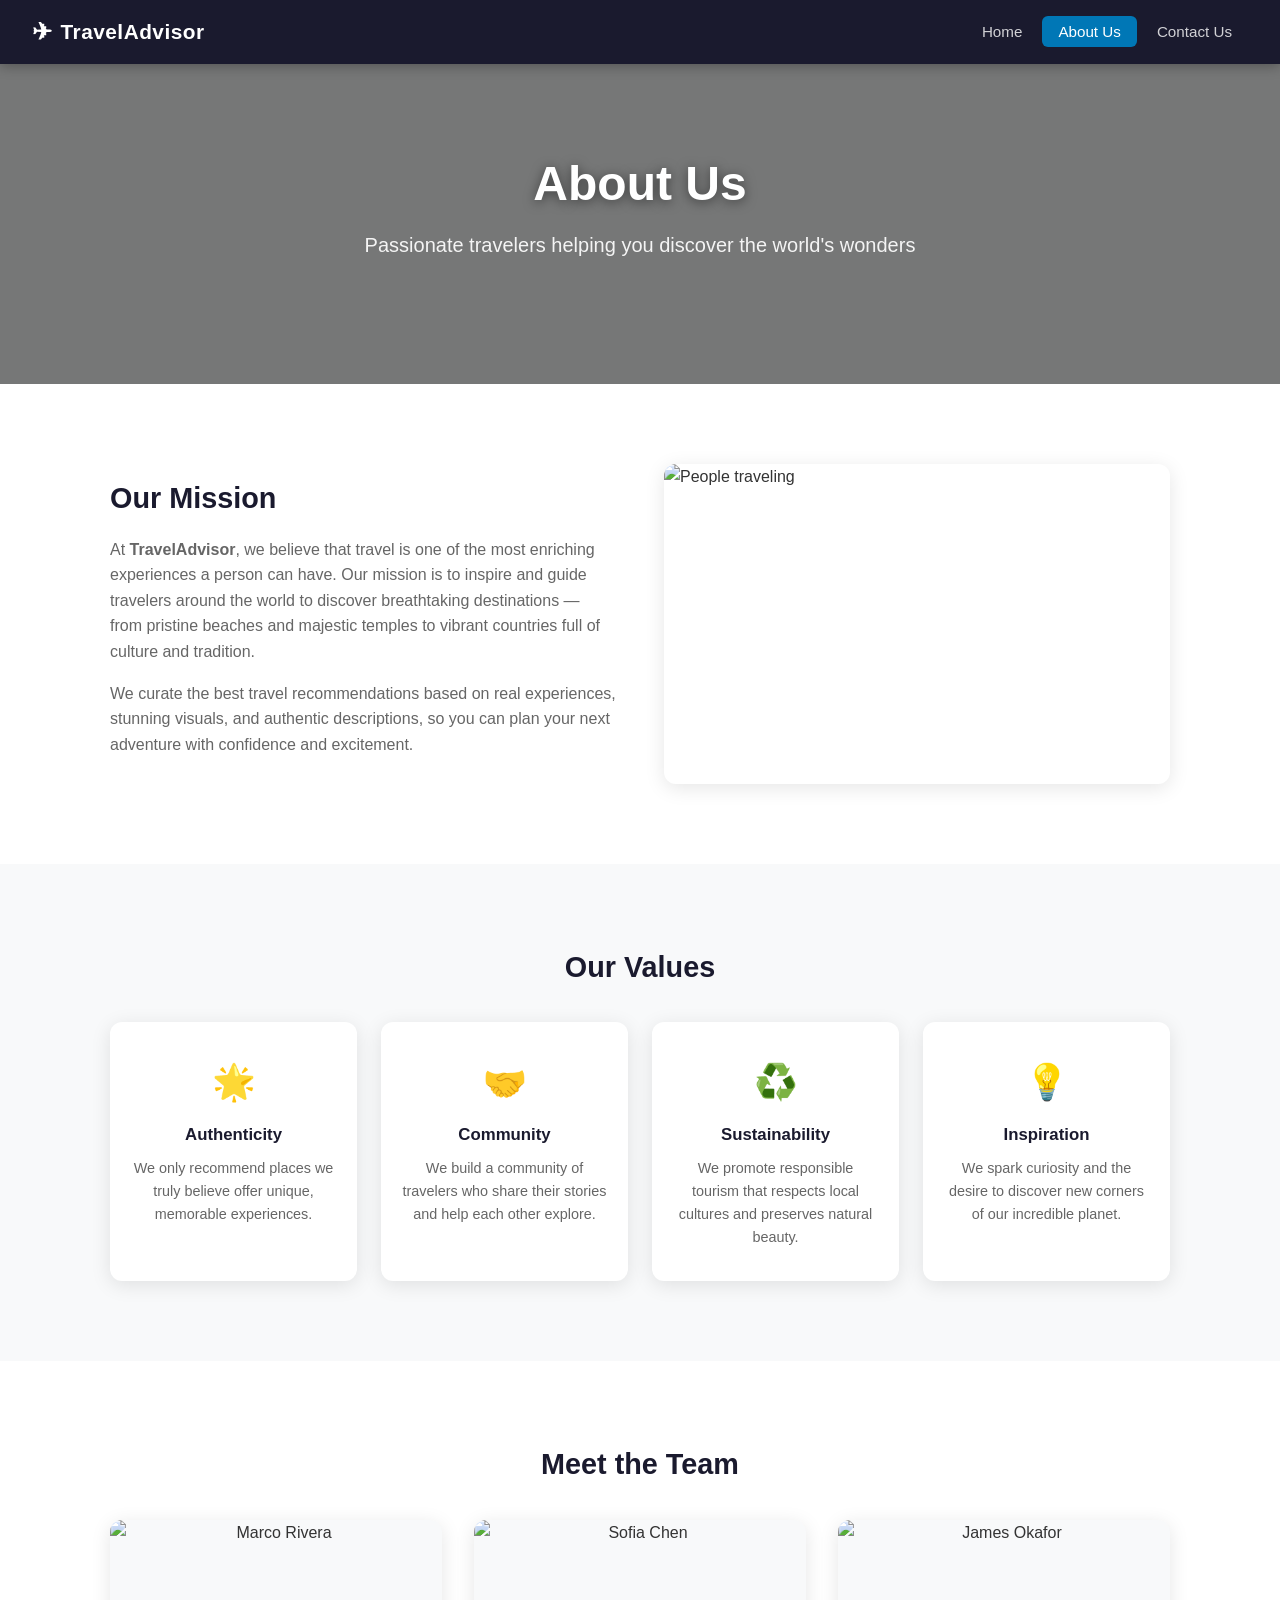
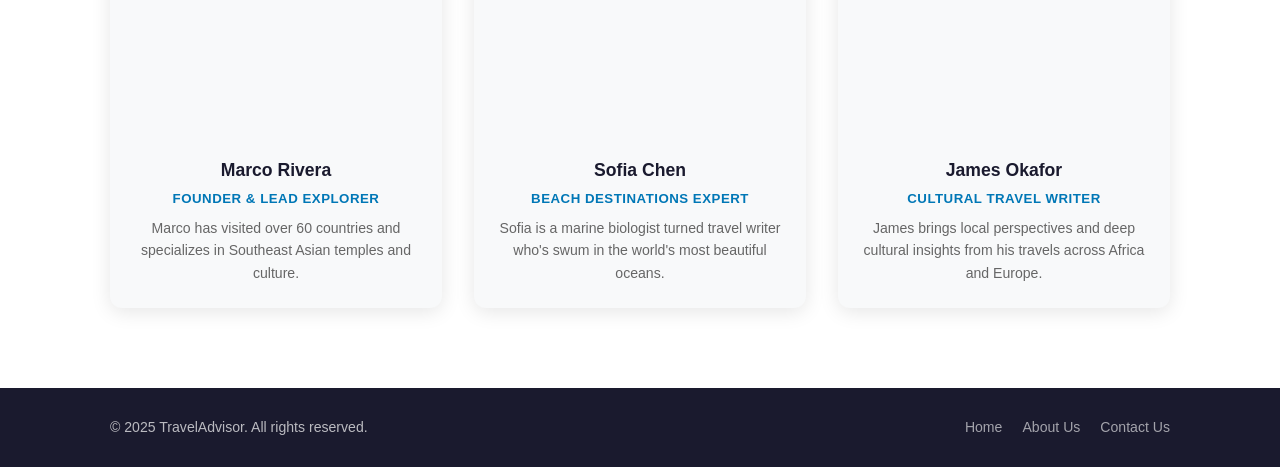
==== about.html @ 8dea86bb "feat: complete Travel Recommendation Web Application - index.html: Home page with hero section, sear" ====
<!doctype html>
<html lang="en">
  <head>
    <meta charset="UTF-8" />
    <meta name="viewport" content="width=device-width, initial-scale=1.0" />
    <title>About Us – TravelAdvisor</title>
    <link rel="stylesheet" href="style.css" />
  </head>
  <body>
    <!-- ===== NAVBAR ===== -->
    <nav class="navbar">
      <div class="nav-brand">
        <span class="brand-icon">✈</span>
        <span class="brand-text">TravelAdvisor</span>
      </div>
      <ul class="nav-links">
        <li><a href="index.html">Home</a></li>
        <li><a href="about.html" class="active">About Us</a></li>
        <li><a href="contact.html">Contact Us</a></li>
      </ul>
      <button class="nav-toggle" aria-label="Toggle menu">&#9776;</button>
    </nav>

    <!-- ===== PAGE HEADER ===== -->
    <header class="page-hero">
      <div class="hero-overlay"></div>
      <div class="hero-content">
        <h1>About Us</h1>
        <p>Passionate travelers helping you discover the world's wonders</p>
      </div>
    </header>

    <!-- ===== MISSION ===== -->
    <section class="about-section">
      <div class="container">
        <div class="about-intro">
          <div class="about-text">
            <h2>Our Mission</h2>
            <p>
              At <strong>TravelAdvisor</strong>, we believe that travel is one
              of the most enriching experiences a person can have. Our mission
              is to inspire and guide travelers around the world to discover
              breathtaking destinations — from pristine beaches and majestic
              temples to vibrant countries full of culture and tradition.
            </p>
            <p>
              We curate the best travel recommendations based on real
              experiences, stunning visuals, and authentic descriptions, so you
              can plan your next adventure with confidence and excitement.
            </p>
          </div>
          <div class="about-image">
            <img
              src="https://images.unsplash.com/photo-1469854523086-cc02fe5d8800?w=600&q=80"
              alt="People traveling"
              loading="lazy"
            />
          </div>
        </div>
      </div>
    </section>

    <!-- ===== VALUES ===== -->
    <section class="values-section">
      <div class="container">
        <h2 class="section-title">Our Values</h2>
        <div class="values-grid">
          <div class="value-card">
            <div class="value-icon">🌟</div>
            <h3>Authenticity</h3>
            <p>
              We only recommend places we truly believe offer unique, memorable
              experiences.
            </p>
          </div>
          <div class="value-card">
            <div class="value-icon">🤝</div>
            <h3>Community</h3>
            <p>
              We build a community of travelers who share their stories and help
              each other explore.
            </p>
          </div>
          <div class="value-card">
            <div class="value-icon">♻️</div>
            <h3>Sustainability</h3>
            <p>
              We promote responsible tourism that respects local cultures and
              preserves natural beauty.
            </p>
          </div>
          <div class="value-card">
            <div class="value-icon">💡</div>
            <h3>Inspiration</h3>
            <p>
              We spark curiosity and the desire to discover new corners of our
              incredible planet.
            </p>
          </div>
        </div>
      </div>
    </section>

    <!-- ===== TEAM ===== -->
    <section class="team-section">
      <div class="container">
        <h2 class="section-title">Meet the Team</h2>
        <div class="team-grid">
          <div class="team-card">
            <img
              src="https://images.unsplash.com/photo-1507003211169-0a1dd7228f2d?w=300&q=80"
              alt="Marco Rivera"
              loading="lazy"
            />
            <h3>Marco Rivera</h3>
            <p class="team-role">Founder & Lead Explorer</p>
            <p>
              Marco has visited over 60 countries and specializes in Southeast
              Asian temples and culture.
            </p>
          </div>
          <div class="team-card">
            <img
              src="https://images.unsplash.com/photo-1494790108377-be9c29b29330?w=300&q=80"
              alt="Sofia Chen"
              loading="lazy"
            />
            <h3>Sofia Chen</h3>
            <p class="team-role">Beach Destinations Expert</p>
            <p>
              Sofia is a marine biologist turned travel writer who's swum in the
              world's most beautiful oceans.
            </p>
          </div>
          <div class="team-card">
            <img
              src="https://images.unsplash.com/photo-1500648767791-00dcc994a43e?w=300&q=80"
              alt="James Okafor"
              loading="lazy"
            />
            <h3>James Okafor</h3>
            <p class="team-role">Cultural Travel Writer</p>
            <p>
              James brings local perspectives and deep cultural insights from
              his travels across Africa and Europe.
            </p>
          </div>
        </div>
      </div>
    </section>

    <!-- ===== FOOTER ===== -->
    <footer class="footer">
      <div class="container footer-inner">
        <p>&copy; 2025 TravelAdvisor. All rights reserved.</p>
        <ul class="footer-links">
          <li><a href="index.html">Home</a></li>
          <li><a href="about.html">About Us</a></li>
          <li><a href="contact.html">Contact Us</a></li>
        </ul>
      </div>
    </footer>

    <script src="script.js"></script>
  </body>
</html>
---- style.css ----
/* ====================================================
   TRAVEL RECOMMENDATION WEB APPLICATION – style.css
   ==================================================== */

/* ---------- CSS Variables ---------- */
:root {
  --primary: #0077b6;
  --primary-dark: #005f8e;
  --primary-light: #90e0ef;
  --accent: #f4a261;
  --accent-dark: #e07d3b;
  --dark: #1a1a2e;
  --dark-light: #2d2d44;
  --text: #333;
  --text-light: #666;
  --bg: #f8f9fa;
  --white: #fff;
  --shadow: 0 4px 20px rgba(0, 0, 0, 0.1);
  --shadow-hover: 0 8px 30px rgba(0, 0, 0, 0.18);
  --radius: 12px;
  --transition: 0.3s ease;
}

/* ---------- Reset ---------- */
*,
*::before,
*::after {
  box-sizing: border-box;
  margin: 0;
  padding: 0;
}

html {
  scroll-behavior: smooth;
}

body {
  font-family: "Segoe UI", Tahoma, Geneva, Verdana, sans-serif;
  color: var(--text);
  background: var(--bg);
  line-height: 1.6;
}

img {
  max-width: 100%;
  display: block;
}

a {
  text-decoration: none;
  color: inherit;
}

ul {
  list-style: none;
}

/* ---------- Container ---------- */
.container {
  max-width: 1100px;
  margin: 0 auto;
  padding: 0 1.25rem;
}

/* ====================================================
   NAVBAR
   ==================================================== */
.navbar {
  display: flex;
  align-items: center;
  justify-content: space-between;
  background: var(--dark);
  padding: 0 2rem;
  height: 64px;
  position: sticky;
  top: 0;
  z-index: 1000;
  box-shadow: 0 2px 12px rgba(0, 0, 0, 0.3);
}

.nav-brand {
  display: flex;
  align-items: center;
  gap: 0.5rem;
  color: var(--white);
  font-size: 1.3rem;
  font-weight: 700;
  letter-spacing: 0.5px;
}

.brand-icon {
  font-size: 1.5rem;
}

.nav-links {
  display: flex;
  gap: 0.25rem;
}

.nav-links a {
  color: rgba(255, 255, 255, 0.8);
  padding: 0.45rem 1rem;
  border-radius: 6px;
  font-weight: 500;
  font-size: 0.95rem;
  transition:
    background var(--transition),
    color var(--transition);
}

.nav-links a:hover,
.nav-links a.active {
  background: var(--primary);
  color: var(--white);
}

.nav-toggle {
  display: none;
  background: none;
  border: none;
  color: var(--white);
  font-size: 1.5rem;
  cursor: pointer;
}

/* ====================================================
   BUTTONS
   ==================================================== */
.btn {
  display: inline-block;
  padding: 0.65rem 1.5rem;
  border: none;
  border-radius: 8px;
  font-size: 0.95rem;
  font-weight: 600;
  cursor: pointer;
  transition:
    background var(--transition),
    transform var(--transition),
    box-shadow var(--transition);
  white-space: nowrap;
}

.btn-primary {
  background: var(--primary);
  color: var(--white);
}

.btn-primary:hover {
  background: var(--primary-dark);
  transform: translateY(-2px);
  box-shadow: 0 4px 12px rgba(0, 119, 182, 0.4);
}

.btn-secondary {
  background: #e2e8f0;
  color: var(--text);
}

.btn-secondary:hover {
  background: #cbd5e1;
  transform: translateY(-2px);
}

.btn-full {
  width: 100%;
  text-align: center;
  padding: 0.85rem;
  font-size: 1rem;
}

/* ====================================================
   HERO – Home
   ==================================================== */
.hero {
  position: relative;
  height: 90vh;
  min-height: 500px;
  background: url("https://images.unsplash.com/photo-1476514525535-07fb3b4ae5f1?w=1400&q=80")
    center/cover no-repeat;
  display: flex;
  align-items: center;
  justify-content: center;
  text-align: center;
}

.hero-overlay {
  position: absolute;
  inset: 0;
  background: rgba(0, 0, 0, 0.52);
}

.hero-content {
  position: relative;
  z-index: 1;
  color: var(--white);
  padding: 1rem;
  max-width: 720px;
}

.hero-content h1 {
  font-size: clamp(2rem, 5vw, 3.5rem);
  font-weight: 800;
  margin-bottom: 1rem;
  line-height: 1.2;
  text-shadow: 0 2px 12px rgba(0, 0, 0, 0.5);
}

.hero-content p {
  font-size: clamp(1rem, 2.5vw, 1.25rem);
  margin-bottom: 2rem;
  opacity: 0.92;
}

/* ====================================================
   PAGE HERO – About & Contact
   ==================================================== */
.page-hero {
  position: relative;
  height: 320px;
  background: url("https://images.unsplash.com/photo-1501854140801-50d01698950b?w=1400&q=80")
    center/cover no-repeat;
  display: flex;
  align-items: center;
  justify-content: center;
  text-align: center;
}

.contact-hero {
  background-image: url("https://images.unsplash.com/photo-1516912481808-3406841bd33c?w=1400&q=80");
}

.page-hero .hero-content h1 {
  font-size: clamp(1.8rem, 4vw, 3rem);
}

/* ====================================================
   SECTIONS – shared
   ==================================================== */
.section-title {
  text-align: center;
  font-size: 1.8rem;
  font-weight: 700;
  color: var(--dark);
  margin-bottom: 0.5rem;
}

.section-subtitle {
  text-align: center;
  color: var(--text-light);
  margin-bottom: 2rem;
  font-size: 1rem;
}

/* ====================================================
   SEARCH SECTION
   ==================================================== */
.search-section {
  background: var(--white);
  padding: 4rem 0 3rem;
}

.search-bar {
  display: flex;
  gap: 0.75rem;
  max-width: 640px;
  margin: 0 auto;
  flex-wrap: wrap;
}

.search-bar input {
  flex: 1;
  min-width: 200px;
  padding: 0.75rem 1.1rem;
  border: 2px solid #dde2ea;
  border-radius: 8px;
  font-size: 1rem;
  outline: none;
  transition: border-color var(--transition);
  color: var(--text);
}

.search-bar input:focus {
  border-color: var(--primary);
}

/* ====================================================
   RESULTS SECTION
   ==================================================== */
.results-section {
  padding: 3rem 0 4rem;
  background: var(--bg);
  min-height: 60px;
}

.cards-grid {
  display: grid;
  grid-template-columns: repeat(auto-fill, minmax(280px, 1fr));
  gap: 1.75rem;
  margin-top: 1.5rem;
}

/* ===== Card ===== */
.card {
  background: var(--white);
  border-radius: var(--radius);
  overflow: hidden;
  box-shadow: var(--shadow);
  transition:
    transform var(--transition),
    box-shadow var(--transition);
  display: flex;
  flex-direction: column;
}

.card:hover {
  transform: translateY(-6px);
  box-shadow: var(--shadow-hover);
}

.card img {
  width: 100%;
  height: 210px;
  object-fit: cover;
}

.card-body {
  padding: 1.25rem;
  flex: 1;
  display: flex;
  flex-direction: column;
  gap: 0.5rem;
}

.card-tag {
  display: inline-block;
  background: var(--primary-light);
  color: var(--primary-dark);
  font-size: 0.72rem;
  font-weight: 700;
  text-transform: uppercase;
  letter-spacing: 0.8px;
  padding: 0.2rem 0.65rem;
  border-radius: 4px;
  width: fit-content;
}

.card-title {
  font-size: 1.15rem;
  font-weight: 700;
  color: var(--dark);
}

.card-desc {
  font-size: 0.92rem;
  color: var(--text-light);
  flex: 1;
}

.card-btn {
  margin-top: 0.75rem;
  display: inline-block;
  background: var(--primary);
  color: var(--white);
  padding: 0.5rem 1.1rem;
  border-radius: 6px;
  font-weight: 600;
  font-size: 0.88rem;
  width: fit-content;
  transition: background var(--transition);
}

.card-btn:hover {
  background: var(--primary-dark);
}

.no-results {
  text-align: center;
  color: var(--text-light);
  font-size: 1rem;
  padding: 2rem 0;
}

/* ====================================================
   HIGHLIGHTS SECTION
   ==================================================== */
.highlights-section {
  background: var(--dark);
  padding: 5rem 0;
  color: var(--white);
}

.highlights-section .section-title {
  color: var(--white);
}

.highlights-grid {
  display: grid;
  grid-template-columns: repeat(auto-fit, minmax(240px, 1fr));
  gap: 2rem;
  margin-top: 2rem;
}

.highlight-card {
  background: var(--dark-light);
  border-radius: var(--radius);
  padding: 2rem 1.5rem;
  text-align: center;
  transition: transform var(--transition);
}

.highlight-card:hover {
  transform: translateY(-4px);
}

.highlight-icon {
  font-size: 2.5rem;
  margin-bottom: 1rem;
}

.highlight-card h3 {
  font-size: 1.15rem;
  font-weight: 700;
  margin-bottom: 0.5rem;
  color: var(--primary-light);
}

.highlight-card p {
  font-size: 0.92rem;
  opacity: 0.8;
}

/* ====================================================
   ABOUT PAGE
   ==================================================== */
.about-section {
  padding: 5rem 0;
  background: var(--white);
}

.about-intro {
  display: grid;
  grid-template-columns: 1fr 1fr;
  gap: 3rem;
  align-items: center;
}

.about-text h2 {
  font-size: 1.8rem;
  font-weight: 700;
  color: var(--dark);
  margin-bottom: 1rem;
}

.about-text p {
  color: var(--text-light);
  margin-bottom: 1rem;
  font-size: 1rem;
}

.about-image img {
  border-radius: var(--radius);
  box-shadow: var(--shadow);
  height: 320px;
  width: 100%;
  object-fit: cover;
}

.values-section {
  padding: 5rem 0;
  background: var(--bg);
}

.values-grid {
  display: grid;
  grid-template-columns: repeat(auto-fit, minmax(220px, 1fr));
  gap: 1.5rem;
  margin-top: 2rem;
}

.value-card {
  background: var(--white);
  border-radius: var(--radius);
  padding: 2rem 1.3rem;
  text-align: center;
  box-shadow: var(--shadow);
  transition: transform var(--transition);
}

.value-card:hover {
  transform: translateY(-4px);
}

.value-icon {
  font-size: 2.2rem;
  margin-bottom: 0.75rem;
}

.value-card h3 {
  font-size: 1.05rem;
  font-weight: 700;
  color: var(--dark);
  margin-bottom: 0.5rem;
}

.value-card p {
  font-size: 0.9rem;
  color: var(--text-light);
}

.team-section {
  padding: 5rem 0;
  background: var(--white);
}

.team-grid {
  display: grid;
  grid-template-columns: repeat(auto-fit, minmax(240px, 1fr));
  gap: 2rem;
  margin-top: 2rem;
}

.team-card {
  text-align: center;
  border-radius: var(--radius);
  overflow: hidden;
  box-shadow: var(--shadow);
  background: var(--bg);
  padding-bottom: 1.5rem;
  transition: transform var(--transition);
}

.team-card:hover {
  transform: translateY(-4px);
}

.team-card img {
  width: 100%;
  height: 220px;
  object-fit: cover;
  object-position: top;
}

.team-card h3 {
  font-size: 1.1rem;
  font-weight: 700;
  color: var(--dark);
  margin: 1rem 1rem 0.25rem;
}

.team-role {
  font-size: 0.83rem;
  font-weight: 600;
  color: var(--primary);
  text-transform: uppercase;
  letter-spacing: 0.5px;
  margin: 0 1rem 0.5rem;
}

.team-card p:last-child {
  font-size: 0.88rem;
  color: var(--text-light);
  margin: 0 1.25rem;
}

/* ====================================================
   CONTACT PAGE
   ==================================================== */
.contact-section {
  padding: 5rem 0;
  background: var(--bg);
}

.contact-wrapper {
  display: grid;
  grid-template-columns: 1fr 1.4fr;
  gap: 3rem;
  align-items: start;
}

.contact-info h2,
.contact-form-wrapper h2 {
  font-size: 1.5rem;
  font-weight: 700;
  color: var(--dark);
  margin-bottom: 1rem;
}

.contact-info > p {
  color: var(--text-light);
  margin-bottom: 1.5rem;
  font-size: 0.96rem;
}

.contact-details {
  display: flex;
  flex-direction: column;
  gap: 1rem;
}

.contact-details li {
  display: flex;
  align-items: flex-start;
  gap: 0.75rem;
  color: var(--text);
  font-size: 0.95rem;
}

.contact-icon {
  font-size: 1.1rem;
  flex-shrink: 0;
  margin-top: 0.05rem;
}

/* Form */
.contact-form-wrapper {
  background: var(--white);
  border-radius: var(--radius);
  padding: 2rem;
  box-shadow: var(--shadow);
}

.contact-form {
  display: flex;
  flex-direction: column;
  gap: 1.25rem;
}

.form-group {
  display: flex;
  flex-direction: column;
  gap: 0.35rem;
}

.form-group label {
  font-size: 0.9rem;
  font-weight: 600;
  color: var(--dark);
}

.required {
  color: #e53e3e;
}

.form-group input,
.form-group textarea {
  padding: 0.7rem 1rem;
  border: 2px solid #dde2ea;
  border-radius: 8px;
  font-size: 0.95rem;
  color: var(--text);
  font-family: inherit;
  outline: none;
  transition: border-color var(--transition);
  resize: vertical;
}

.form-group input:focus,
.form-group textarea:focus {
  border-color: var(--primary);
}

.form-group input.error,
.form-group textarea.error {
  border-color: #e53e3e;
}

.field-error {
  font-size: 0.8rem;
  color: #e53e3e;
  min-height: 1em;
}

.form-success {
  text-align: center;
  padding: 2rem;
}

.success-icon {
  font-size: 3rem;
  display: block;
  margin-bottom: 1rem;
}

.form-success h3 {
  font-size: 1.4rem;
  color: var(--dark);
  margin-bottom: 0.5rem;
}

.form-success p {
  color: var(--text-light);
}

/* ====================================================
   FOOTER
   ==================================================== */
.footer {
  background: var(--dark);
  color: rgba(255, 255, 255, 0.7);
  padding: 1.75rem 0;
}

.footer-inner {
  display: flex;
  align-items: center;
  justify-content: space-between;
  flex-wrap: wrap;
  gap: 1rem;
  font-size: 0.88rem;
}

.footer-links {
  display: flex;
  gap: 1.25rem;
}

.footer-links a {
  color: rgba(255, 255, 255, 0.6);
  transition: color var(--transition);
}

.footer-links a:hover {
  color: var(--primary-light);
}

/* ====================================================
   RESPONSIVE
   ==================================================== */
@media (max-width: 768px) {
  .nav-links {
    display: none;
    position: absolute;
    top: 64px;
    left: 0;
    right: 0;
    background: var(--dark-light);
    flex-direction: column;
    padding: 1rem 1.5rem;
    gap: 0.25rem;
  }

  .nav-links.open {
    display: flex;
  }

  .nav-toggle {
    display: block;
  }

  .hero {
    height: 70vh;
  }

  .about-intro {
    grid-template-columns: 1fr;
  }

  .about-image {
    order: -1;
  }

  .contact-wrapper {
    grid-template-columns: 1fr;
  }

  .search-bar {
    flex-direction: column;
  }

  .search-bar input,
  .search-bar .btn {
    width: 100%;
  }

  .footer-inner {
    flex-direction: column;
    text-align: center;
  }
}

@media (max-width: 480px) {
  .page-hero {
    height: 220px;
  }

  .section-title {
    font-size: 1.4rem;
  }
}
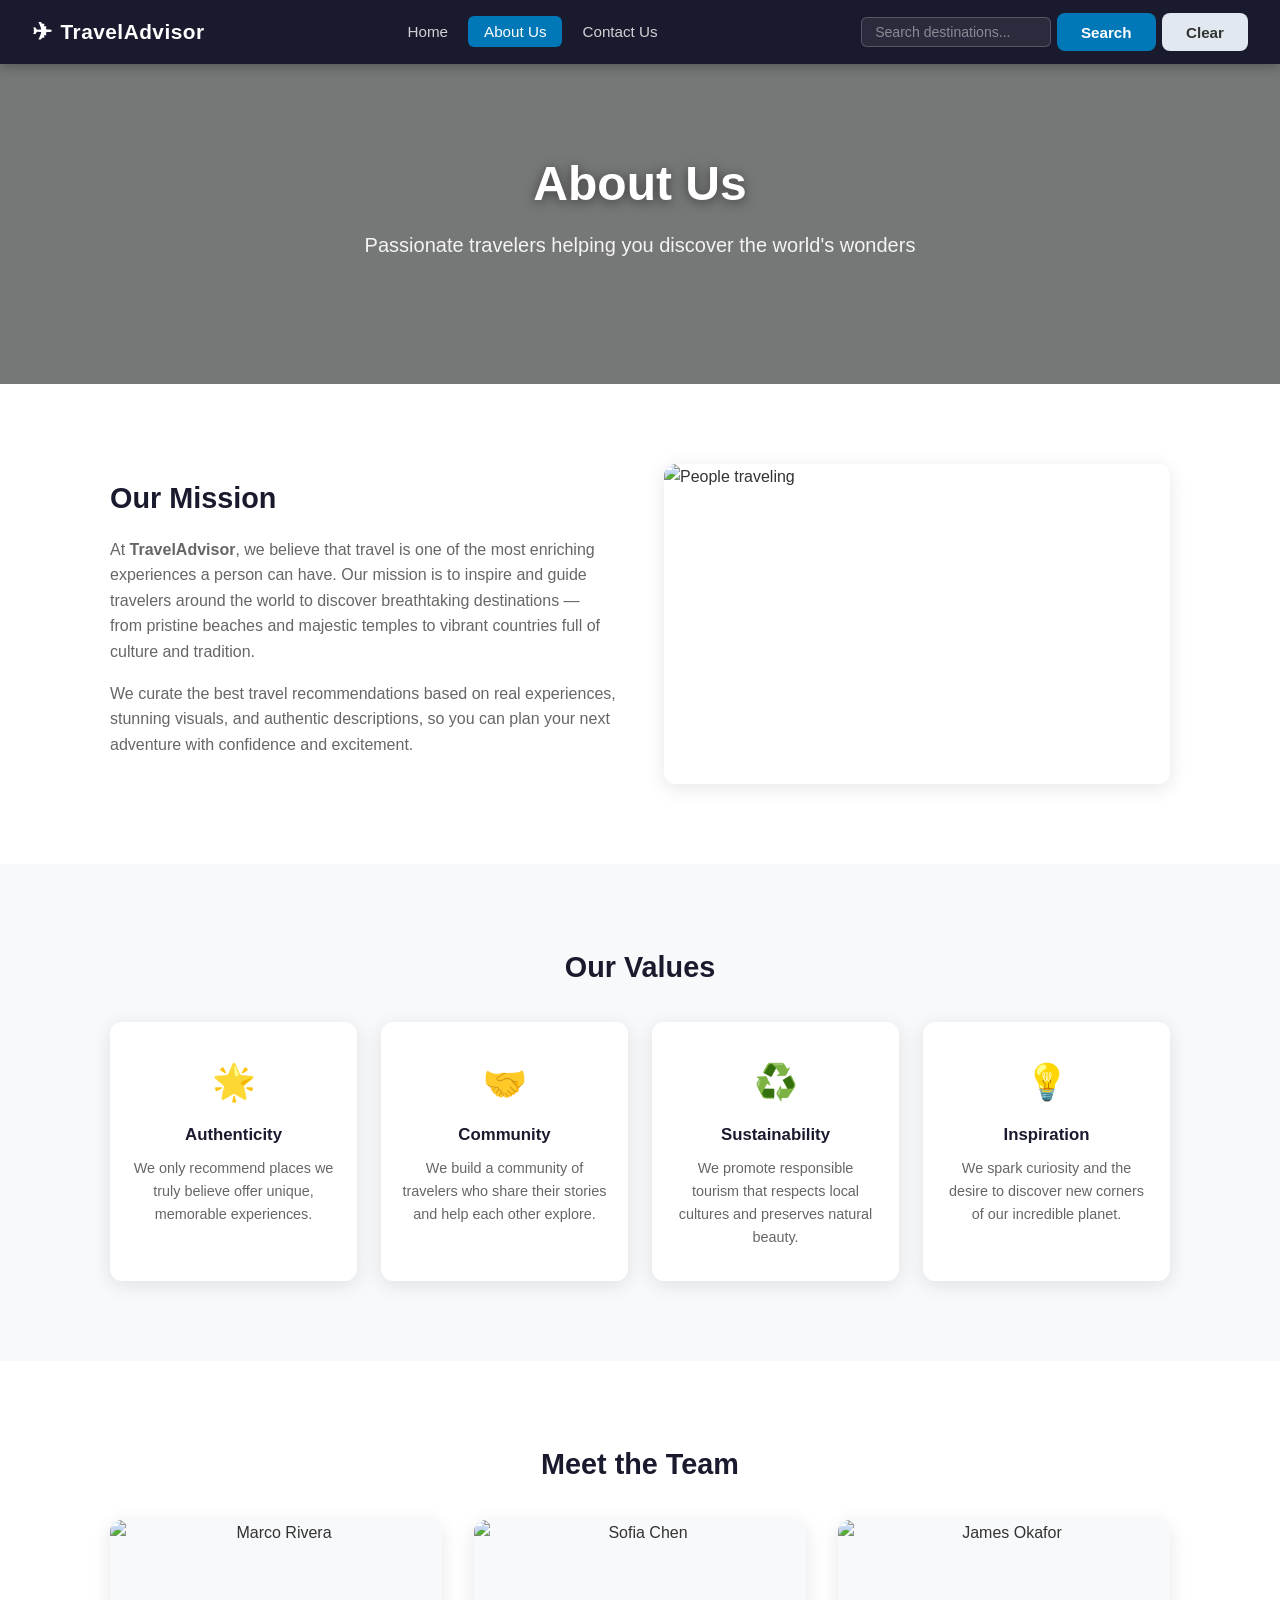
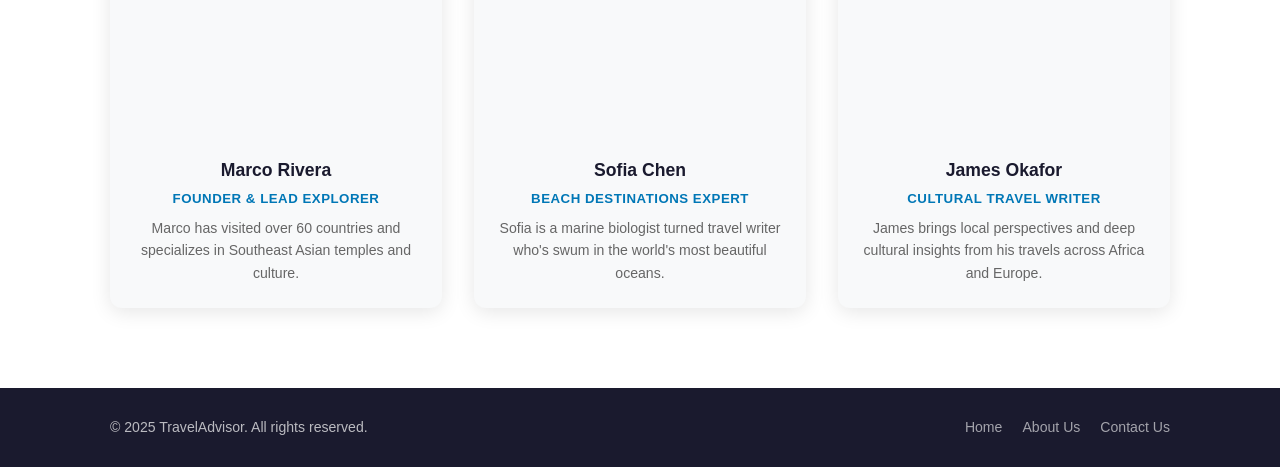
==== commit 1645bd63: "Edición de navbar para incluir search input" ====
--- a/about.html
+++ b/about.html
@@ -18,6 +18,20 @@
         <li><a href="about.html" class="active">About Us</a></li>
         <li><a href="contact.html">Contact Us</a></li>
       </ul>
+      <div class="nav-search">
+        <input
+          type="text"
+          id="navSearchInput"
+          placeholder="Search destinations..."
+          autocomplete="off"
+        />
+        <button class="btn btn-primary btn-nav" id="navSearchBtn">
+          Search
+        </button>
+        <button class="btn btn-secondary btn-nav" id="navClearBtn">
+          Clear
+        </button>
+      </div>
       <button class="nav-toggle" aria-label="Toggle menu">&#9776;</button>
     </nav>
 
--- a/style.css
+++ b/style.css
@@ -114,6 +114,40 @@
   color: var(--white);
 }
 
+.nav-search {
+  display: flex;
+  align-items: center;
+  gap: 0.4rem;
+}
+
+.nav-search input {
+  padding: 0.4rem 0.85rem;
+  border: 1.5px solid rgba(255, 255, 255, 0.2);
+  border-radius: 6px;
+  background: rgba(255, 255, 255, 0.08);
+  color: var(--white);
+  font-size: 0.88rem;
+  outline: none;
+  width: 190px;
+  transition:
+    border-color var(--transition),
+    background var(--transition);
+}
+
+.nav-search input::placeholder {
+  color: rgba(255, 255, 255, 0.45);
+}
+
+.nav-search input:focus {
+  border-color: var(--primary-light);
+  background: rgba(255, 255, 255, 0.14);
+}
+
+.btn-nav {
+  padding: 0.38rem 0.85rem;
+  font-size: 0.82rem;
+}
+
 .nav-toggle {
   display: none;
   background: none;
@@ -728,6 +762,10 @@
    RESPONSIVE
    ==================================================== */
 @media (max-width: 768px) {
+  .nav-search {
+    display: none;
+  }
+
   .nav-links {
     display: none;
     position: absolute;
